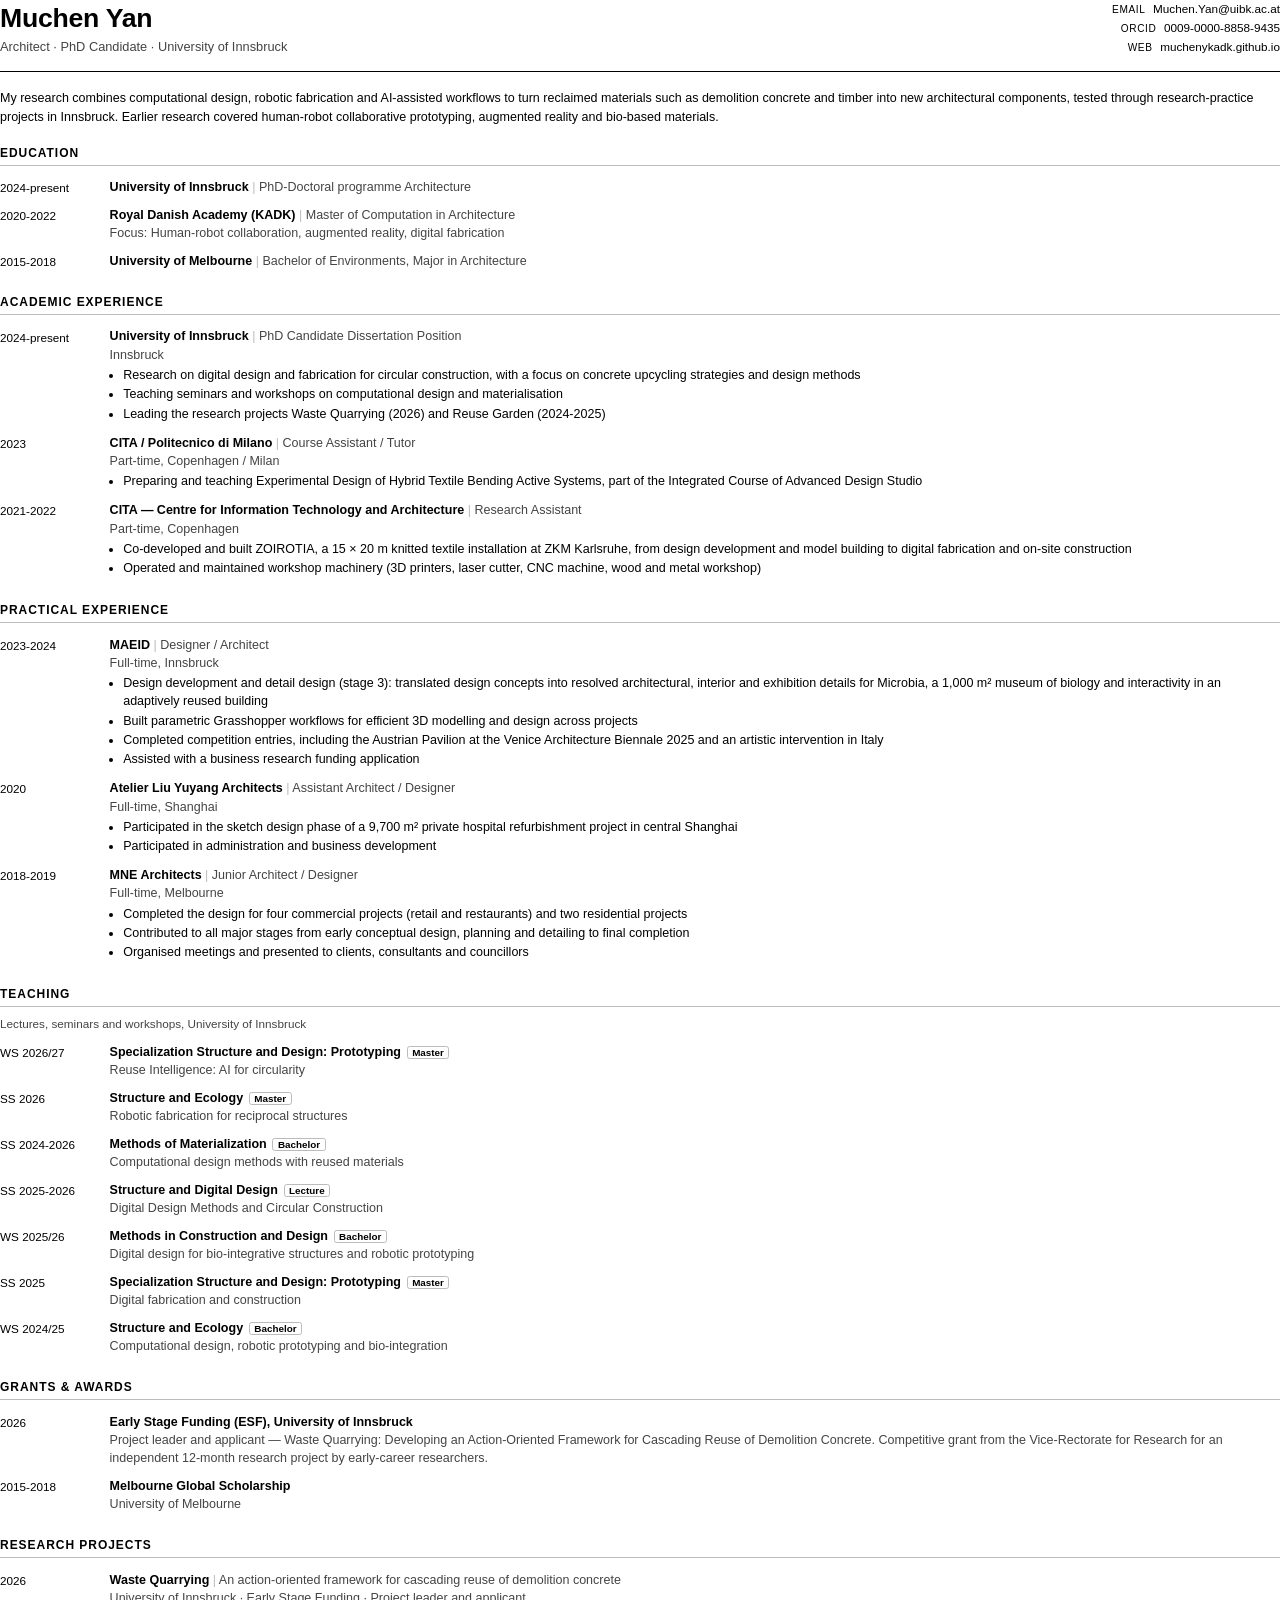
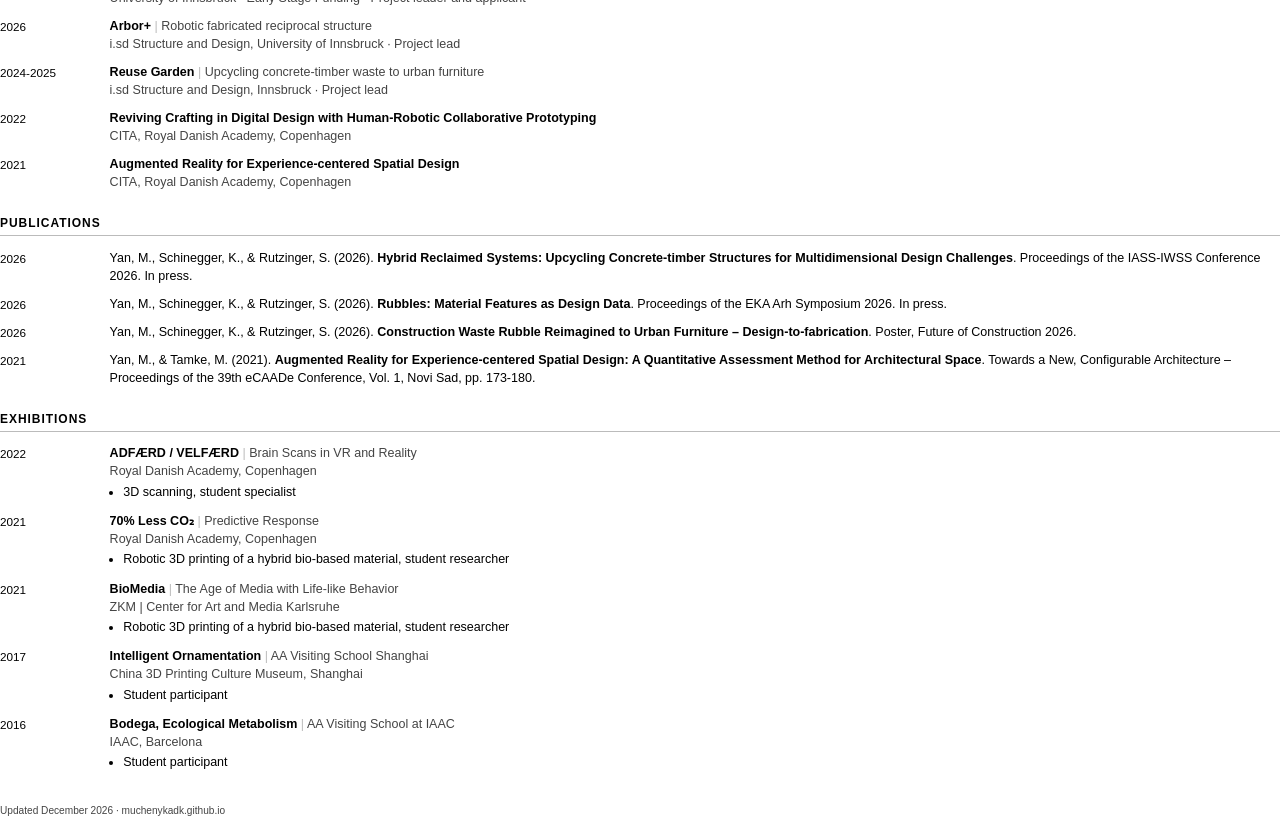
==== cv-print.html @ 47905b7e "Generate CV PDF from data.js on every deploy The PDF uses a plain print layout (cv-print.html) and i" ====
<!doctype html>
<html lang="en">
<head>
  <meta charset="utf-8">
  <meta name="robots" content="noindex">
  <title>Muchen Yan — CV</title>
  <!-- Print layout of the CV. scripts/build-cv-pdf.mjs renders it to assets/CV_MuchenYan.pdf.
       Content comes from data.js, the same source as the website. -->
  <style>
    :root {
      --ink: #000;
      --muted: #444;
      --accent: #000;
      --pink: #000;
      --rule: #bbb;
      --f-display: Arial, Helvetica, sans-serif;
      --f-body: Arial, Helvetica, sans-serif;
    }
    @page { size: A4; margin: 16mm 17mm 18mm;
      @bottom-left { content: "Muchen Yan — CV"; font: 7pt Arial, sans-serif; color: #444; }
      @bottom-right { content: counter(page) " / " counter(pages); font: 7pt Arial, sans-serif; color: #444; }
    }
    * { box-sizing: border-box; }
    html, body { margin: 0; background: #fff; color: var(--ink); }
    body { font: 400 9.4pt/1.45 var(--f-body); -webkit-print-color-adjust: exact; print-color-adjust: exact; }
    a { color: inherit; text-decoration: none; }
    

    header { display: grid; grid-template-columns: 1fr auto; gap: 6mm; align-items: end;
             padding-bottom: 4mm; border-bottom: 1.2pt solid var(--ink); }
    h1 { font: 700 20pt/1 var(--f-display); margin: 0 0 1.5mm; letter-spacing: -0.01em; }
    h1 .dot { color: var(--pink); }
    .role { color: var(--muted); font-size: 9.6pt; }
    .contact { text-align: right; font-size: 8.8pt; line-height: 1.6; }
    .contact span { color: var(--accent); margin-right: 2mm; font-size: 7.6pt; letter-spacing: .06em; text-transform: uppercase; }

    .profile { margin: 4.5mm 0 1mm; }

    section { margin-top: 5.5mm; }
    h2 { font: 700 9pt/1 var(--f-body); letter-spacing: .08em; text-transform: uppercase; color: var(--accent);
         margin: 0 0 2mm; padding-bottom: 1.6mm; border-bottom: 0.6pt solid var(--rule); break-after: avoid; }
    .note { color: var(--muted); margin: 0 0 1.5mm; font-size: 8.8pt; }
    .row { display: grid; grid-template-columns: 26mm 1fr; gap: 3mm; padding: 1.3mm 0; break-inside: avoid; }
    .year { color: var(--accent); font-variant-numeric: tabular-nums; font-size: 8.8pt; padding-top: .3mm; }
    .t { font-weight: 600; }
    .t .sub { font-weight: 400; color: var(--muted); }
    .t .sub::before { content: " | "; color: var(--rule); }
    .tag { font-size: 7.4pt; color: var(--accent); border: 0.5pt solid var(--rule); border-radius: 2pt; padding: 0 1.2mm; margin-left: 1.5mm; white-space: nowrap; }
    .meta { color: var(--muted); }
    ul.points { margin: .6mm 0 0; padding-left: 3.6mm; }
    ul.points li { margin: .3mm 0; }
    ul.points li::marker { color: var(--pink); }
    .pub .t { font-weight: 400; }
    .pub em { font-style: normal; font-weight: 600; }
    footer { margin-top: 7mm; color: var(--muted); font-size: 7.6pt; }
  </style>
</head>
<body>
  <div id="cv"></div>
  <script src="data.js"></script>
  <script>
  (function () {
    var cv = window.CV;
    function esc(s) {
      return String(s == null ? "" : s).replace(/[&<>"']/g, function (c) {
        return { "&": "&amp;", "<": "&lt;", ">": "&gt;", '"': "&quot;", "'": "&#39;" }[c];
      });
    }
    function a(url, html) { return url ? '<a class="ext" href="' + esc(url) + '">' + html + "</a>" : html; }
    function row(year, inner) { return '<div class="row"><div class="year">' + esc(year) + "</div><div>" + inner + "</div></div>"; }
    function t(main, sub) { return '<div class="t">' + main + (sub ? '<span class="sub">' + esc(sub) + "</span>" : "") + "</div>"; }
    function meta(s) { return s ? '<div class="meta">' + s + "</div>" : ""; }
    function points(list) { return list && list.length ? '<ul class="points">' + list.map(function (p) { return "<li>" + esc(p) + "</li>"; }).join("") + "</ul>" : ""; }
    function section(title, body, note) { return "<section><h2>" + title + "</h2>" + (note ? '<p class="note">' + esc(note) + "</p>" : "") + body + "</section>"; }
    function experience(list) {
      return list.map(function (x) { return row(x.year, t(a(x.link, esc(x.org)), x.position) + meta(esc(x.place)) + points(x.points)); }).join("");
    }

    var contact = cv.contact.map(function (c) { return "<div><span>" + esc(c.label) + "</span>" + a(c.link, esc(c.value)) + "</div>"; }).join("");
    contact += '<div><span>Web</span><a class="ext" href="https://muchenykadk.github.io">muchenykadk.github.io</a></div>';

    var html =
      "<header><div><h1>" + esc(cv.name) + '</h1><div class="role">' + esc(cv.role) + "</div></div>" +
      '<div class="contact">' + contact + "</div></header>" +
      '<p class="profile">' + esc(cv.profile) + "</p>";

    html += section("Education", cv.education.map(function (e) {
      return row(e.year, t(esc(e.org), e.degree) + meta(e.note ? "Focus: " + esc(e.note) : ""));
    }).join(""));

    html += section("Academic experience", experience(cv.experience));
    if (cv.practice && cv.practice.length) html += section("Practical experience", experience(cv.practice));

    html += section("Teaching", cv.teaching.items.map(function (x) {
      return row(x.term, '<div class="t">' + a(x.link, esc(x.course)) + (x.level ? '<span class="tag">' + esc(x.level) + "</span>" : "") + "</div>" + meta(esc(x.topic)));
    }).join(""), cv.teaching.note);

    html += section("Grants &amp; awards", cv.grants.map(function (g) {
      return row(g.year, t(a(g.link, esc(g.title))) + meta(esc(g.detail)));
    }).join(""));

    html += section("Research projects", cv.projects.concat(cv.earlierProjects).map(function (p) {
      return row(p.year, t(a(p.link, esc(p.title)), p.subtitle) + meta(esc(p.where) + (p.role ? " · " + esc(p.role) : "")));
    }).join(""));

    html += section("Publications", cv.publications.map(function (p) {
      var l = (p.links || [])[0];
      return '<div class="pub">' + row(p.year, '<div class="t">' + esc(p.authors) + " (" + esc(p.year) + "). " +
        a(l && l.url, "<em>" + esc(p.title) + "</em>") + ". " + esc(p.venue) + (p.status ? ". " + esc(p.status) : "") + ".</div>") + "</div>";
    }).join(""));

    html += section("Exhibitions", cv.exhibitions.map(function (e) {
      return row(e.year, t(a(e.link, esc(e.title)), e.subtitle) + meta(esc(e.where)) + points(e.role ? [e.role] : []));
    }).join(""));

    var d = new Date();
    html += "<footer>Updated " + d.toLocaleString("en-GB", { month: "long", year: "numeric" }) + " · muchenykadk.github.io</footer>";

    document.getElementById("cv").innerHTML = html;
  })();
  </script>
</body>
</html>
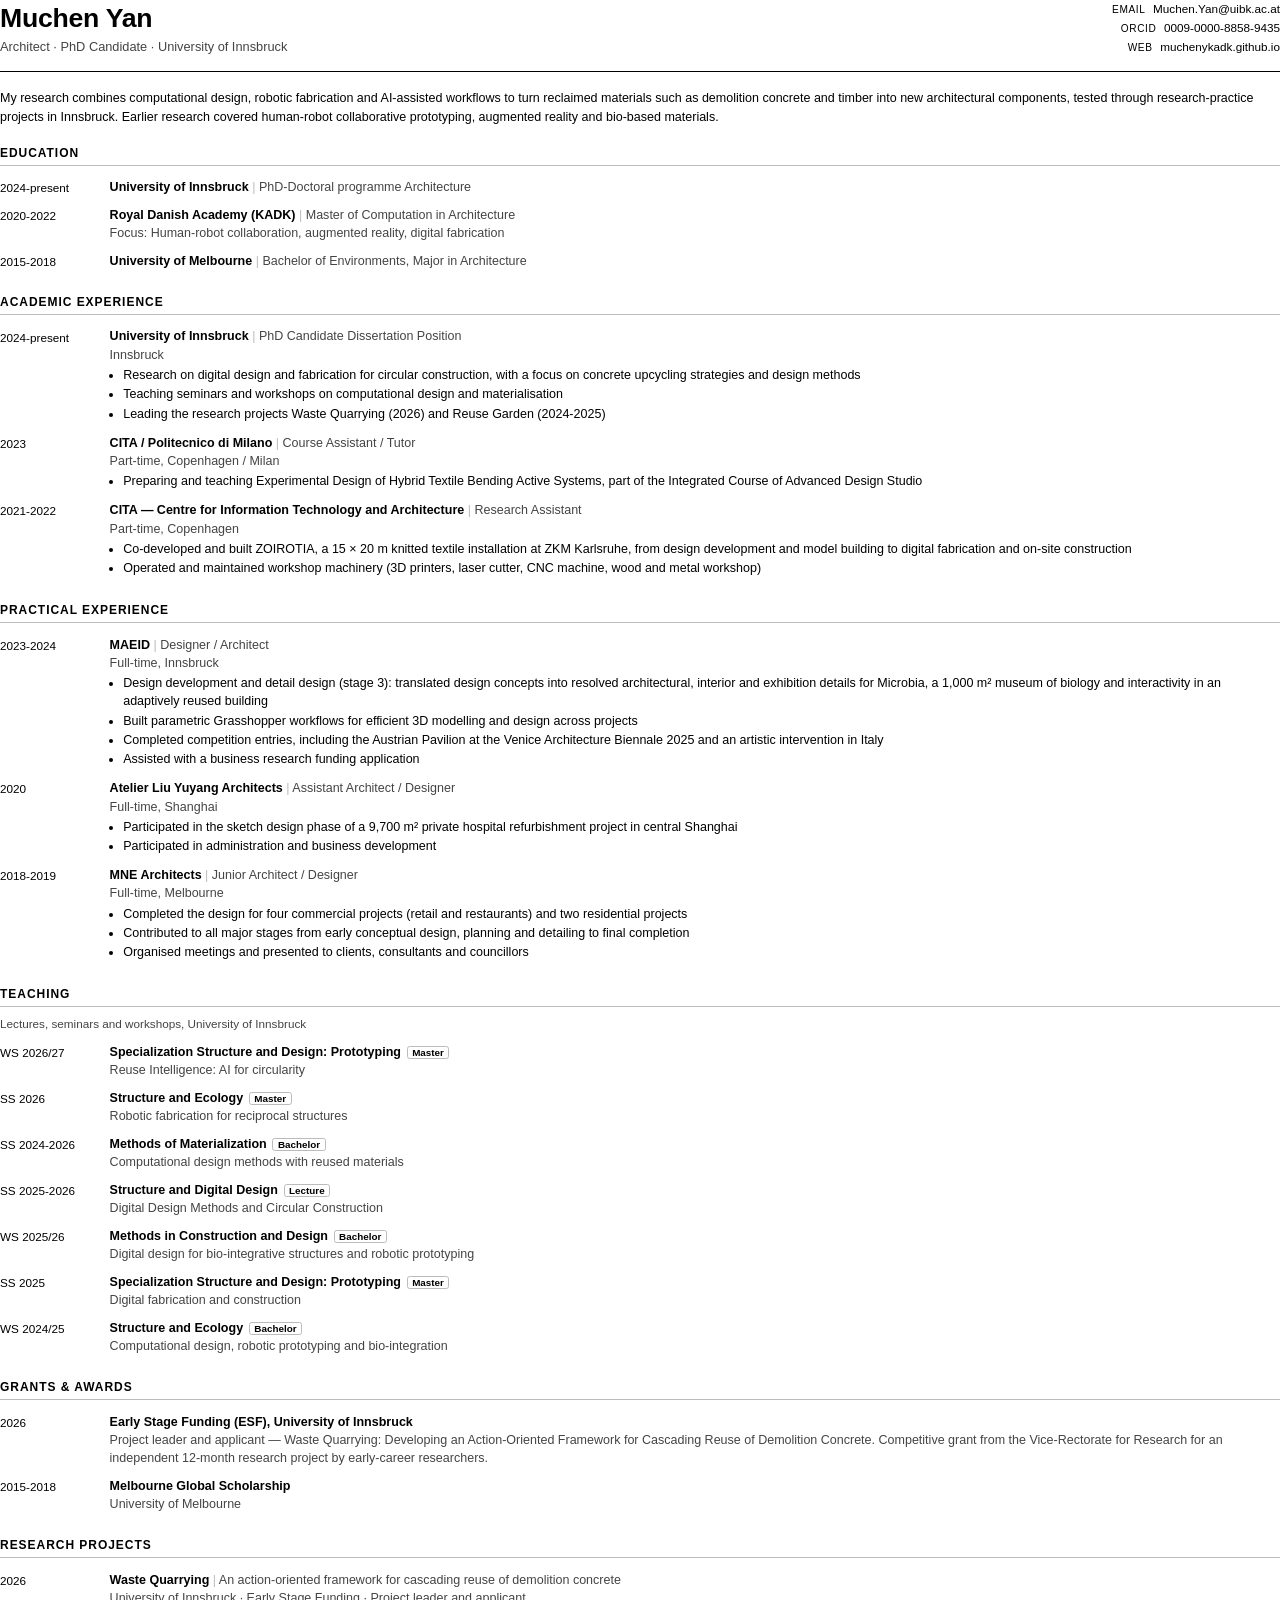
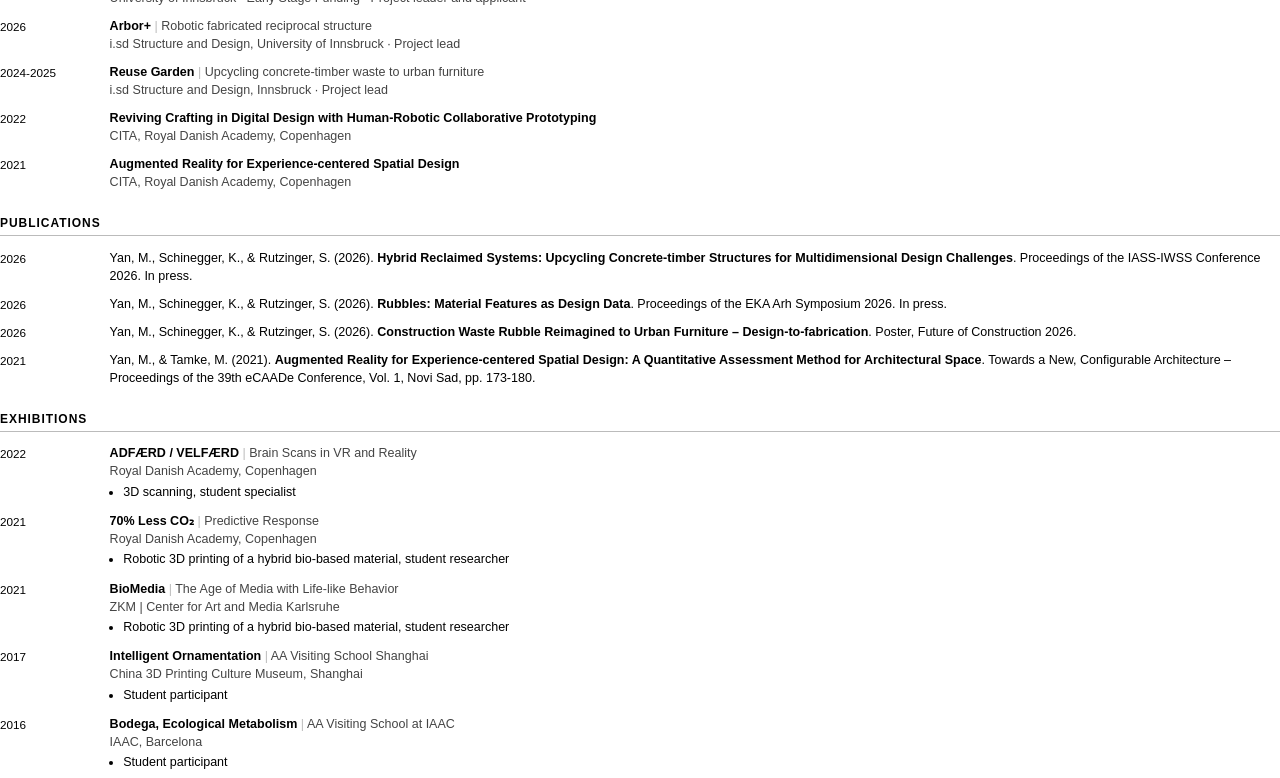
==== commit 9442797f: "Remove updated line from CV PDF Co-Authored-By: Claude Opus 5.5 <noreply@anthropic.com>" ====
--- a/cv-print.html
+++ b/cv-print.html
@@ -52,7 +52,6 @@
     ul.points li::marker { color: var(--pink); }
     .pub .t { font-weight: 400; }
     .pub em { font-style: normal; font-weight: 600; }
-    footer { margin-top: 7mm; color: var(--muted); font-size: 7.6pt; }
   </style>
 </head>
 <body>
@@ -113,9 +112,6 @@
       return row(e.year, t(a(e.link, esc(e.title)), e.subtitle) + meta(esc(e.where)) + points(e.role ? [e.role] : []));
     }).join(""));
 
-    var d = new Date();
-    html += "<footer>Updated " + d.toLocaleString("en-GB", { month: "long", year: "numeric" }) + " · muchenykadk.github.io</footer>";
-
     document.getElementById("cv").innerHTML = html;
   })();
   </script>
